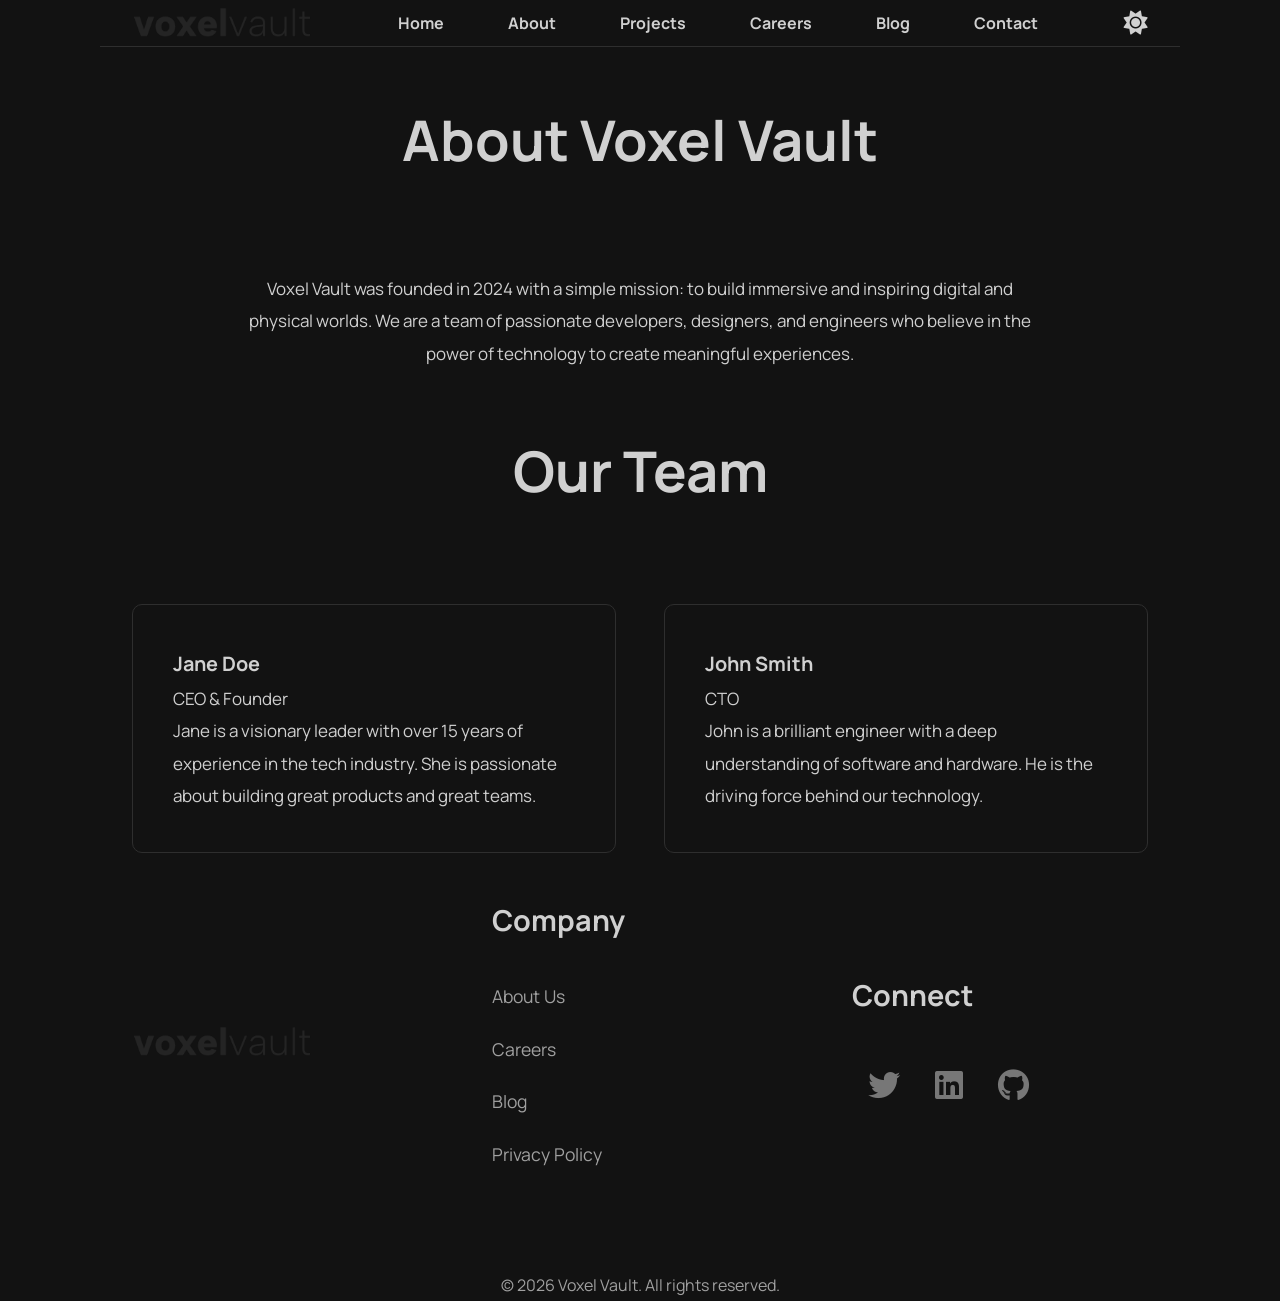
==== about.html @ d91d3731 "Refactor code structure for improved readability and maintainability" ====
<!DOCTYPE html>
<html lang="en">
<head>
    <meta charset="UTF-8" />
    <meta name="viewport" content="width=device-width, initial-scale=1.0" />
    <title>About Us - Voxel Vault</title>
    <link rel="stylesheet" href="style.css">
    <link rel="stylesheet" href="dark-theme.css">
    <link rel="icon" href="img/favicon.ico" type="image/x-icon">
    <link rel="stylesheet" href="https://cdnjs.cloudflare.com/ajax/libs/font-awesome/6.0.0-beta3/css/all.min.css">
</head>
<body class="dark-theme">
    <header class="container">
        <a href="index.html" class="logo">
            <img src="img/voxelvault-high-resolution-logo-transparent.png" alt="Voxel Vault Logo" class="light-logo">
            <img src="img/voxelvault-high-resolution-logo-grayscale-transparent.png" alt="Voxel Vault Logo" class="dark-logo">
        </a>
        <nav>
            <a href="index.html">Home</a>
            <a href="about.html">About</a>
            <a href="projects.html">Projects</a>
            <a href="careers.html">Careers</a>
            <a href="blog.html">Blog</a>
            <a href="contact.html">Contact</a>
        </nav>
        <div class="theme-switcher">
            <i class="fas fa-sun"></i>
        </div>
        <div class="hamburger">
            <span class="bar"></span>
            <span class="bar"></span>
            <span class="bar"></span>
        </div>
    </header>
    <main class="container" style="padding-top: 40px; padding-bottom: 40px;">
        <h1 class="section-title">About Voxel Vault</h1>
        <p style="text-align: center; max-width: 800px; margin: 0 auto 3rem auto;">Voxel Vault was founded in 2024 with a simple mission: to build immersive and inspiring digital and physical worlds. We are a team of passionate developers, designers, and engineers who believe in the power of technology to create meaningful experiences.</p>

        <h2 class="section-title">Our Team</h2>
        <div class="project-grid">
            <div class="project">
                <div class="project-content">
                    <h3>Jane Doe</h3>
                    <p class="location">CEO & Founder</p>
                    <p>Jane is a visionary leader with over 15 years of experience in the tech industry. She is passionate about building great products and great teams.</p>
                </div>
            </div>
            <div class="project">
                <div class="project-content">
                    <h3>John Smith</h3>
                    <p class="location">CTO</p>
                    <p>John is a brilliant engineer with a deep understanding of software and hardware. He is the driving force behind our technology.</p>
                </div>
            </div>
        </div>
    </main>
    <footer class="container">
        <div class="footer-grid">
            <div class="logo">
                <a href="index.html">
                    <img src="img/voxelvault-high-resolution-logo-transparent.png" alt="Voxel Vault Logo" class="light-logo">
                    <img src="img/voxelvault-high-resolution-logo-grayscale-transparent.png" alt="Voxel Vault Logo" class="dark-logo">
                </a>
            </div>
            <div>
                <h4>Company</h4>
                <ul>
                    <li><a href="about.html">About Us</a></li>
                    <li><a href="careers.html">Careers</a></li>
                    <li><a href="blog.html">Blog</a></li>
                    <li><a href="privacy.html">Privacy Policy</a></li>
                </ul>
            </div>
            <div>
                <h4>Connect</h4>
                <div class="social-links">
                    <a href="#"><i class="fab fa-twitter"></i></a>
                    <a href="#"><i class="fab fa-linkedin"></i></a>
                    <a href="#"><i class="fab fa-github"></i></a>
                </div>
            </div>
        </div>
        <p>&copy; 2026 Voxel Vault. All rights reserved.</p>
    </footer>

    <script>
        const themeSwitcher = document.querySelector('.theme-switcher i');
        const body = document.querySelector('body');
        const hamburger = document.querySelector('.hamburger');
        const navMenu = document.querySelector('nav');

        themeSwitcher.addEventListener('click', () => {
            body.classList.toggle('dark-theme');
            if (body.classList.contains('dark-theme')) {
                themeSwitcher.classList.remove('fa-moon');
                themeSwitcher.classList.add('fa-sun');
            } else {
                themeSwitcher.classList.remove('fa-sun');
                themeSwitcher.classList.add('fa-moon');
            }
        });
        
        hamburger.addEventListener('click', () => {
            hamburger.classList.toggle('active');
            navMenu.classList.toggle('active');
        });
    </script>
</body>
</html>
---- style.css ----
@import url('https://fonts.googleapis.com/css2?family=Manrope:wght@400;700&display=swap');

:root {
    --primary-color: #6c5ce7;
    --text-color: #555555;
    --background-color: #f8f9fa;
    --secondary-background-color: #ffffff;
    --border-color: #e0e0e0;

    --body-font: 'Manrope', sans-serif;
}

* {
    margin: 0;
    padding: 0;
    box-sizing: border-box;
}

body {
    font-family: var(--body-font);
    background-color: var(--background-color);
    color: var(--text-color);
    line-height: 1.9;
    font-size: 17px;
}

.dark-logo {
    display: none;
}

.container {
    max-width: 1080px;
    margin: 0 auto;
    padding: 0 2rem;
}

header {
    padding: 2.5rem 0;
    display: flex;
    justify-content: space-between;
    align-items: center;
    border-bottom: 1px solid var(--border-color);
}

header .logo img {
    height: auto;
    max-width: 180px;
    max-height: 60px;
    object-fit: contain;
}

nav {
    display: flex;
}

nav a {
    margin: 0 2rem;
    color: var(--text-color);
    text-decoration: none;
    font-weight: 700;
    font-size: 1rem;
}

nav a:hover {
    color: var(--primary-color);
}

.theme-switcher {
    cursor: pointer;
    font-size: 1.5rem;
}

.hamburger {
    display: none;
    cursor: pointer;
}

.hamburger .bar {
    display: block;
    width: 25px;
    height: 3px;
    margin: 5px auto;
    -webkit-transition: all 0.3s ease-in-out;
    transition: all 0.3s ease-in-out;
    background-color: var(--text-color);
}


.hero {
    text-align: center;
    padding: 10rem 0;
}

.hero h1 {
    font-size: 4.5rem;
    margin-bottom: 2rem;
}

.hero p {
    font-size: 1.3rem;
    color: #777777;
    margin-bottom: 4rem;
}

.cta-button {
    display: inline-block;
    padding: 1.5rem 3rem;
    background: var(--primary-color);
    color: #ffffff;
    text-decoration: none;
    font-weight: 700;
    border-radius: 50px;
    font-size: 1.1rem;
    transition: background-color 0.3s;
}

.cta-button:hover {
    background-color: #5a4cdb;
}

.section {
    padding: 8rem 0;
    border-bottom: 1px solid var(--border-color);
}

.section-title {
    font-size: 3.5rem;
    margin-bottom: 5rem;
    text-align: center;
}

.project-grid {
    display: grid;
    grid-template-columns: repeat(auto-fit, minmax(320px, 1fr));
    gap: 3rem;
}

.project {
    border: 1px solid var(--border-color);
    border-radius: 10px;
    overflow: hidden;
    transition: transform 0.3s;
}

.project:hover {
    transform: translateY(-5px);
}

.project img {
    width: 100%;
    height: 220px;
    object-fit: cover;
}

.project-content {
    padding: 2.5rem;
}

.project-content h2 {
    font-size: 2rem;
    margin-bottom: 1.5rem;
}

footer {
    text-align: center;
    padding: 6rem 0;
    color: #777777;
    font-size: 1rem;
}

.footer-grid {
    display: grid;
    grid-template-columns: repeat(auto-fit, minmax(240px, 1fr));
    gap: 4rem;
    text-align: left;
    margin-bottom: 5rem;
    align-items: center;
}

.footer-grid .logo img {
    height: auto;
    max-width: 180px;
    max-height: 60px;
    object-fit: contain;
}

.footer-grid h4 {
    font-size: 1.8rem;
    margin-bottom: 2rem;
    color: var(--text-color);
}

.footer-grid ul {
    list-style: none;
}

.footer-grid ul li {
    margin-bottom: 1.2rem;
}

.footer-grid ul li a {
    color: #777777;
    text-decoration: none;
    font-size: 1.1rem;
}

.footer-grid ul li a:hover {
    color: var(--primary-color);
}

.social-links a {
    color: #777777;
    margin: 0 1rem;
    font-size: 2rem;
}

.social-links a:hover {
    color: var(--primary-color);
}

.back-link {
    display: inline-block;
    margin-top: 4rem;
    color: var(--primary-color);
    text-decoration: none;
    font-weight: 700;
}
.back-link:hover {
    text-decoration: underline;
}
form {
    display: flex;
    flex-direction: column;
    gap: 2rem;
    max-width: 640px;
    margin: 0 auto;
}
input, textarea {
    padding: 1.5rem;
    border: 1px solid var(--border-color);
    border-radius: 10px;
    font-family: var(--body-font);
    font-size: 1.1rem;
}
button[type="submit"] {
    padding: 1.5rem;
    background: var(--primary-color);
    color: #ffffff;
    border: none;
    border-radius: 10px;
    cursor: pointer;
    font-weight: 700;
    font-size: 1.1rem;
    transition: background-color 0.3s;
}

.job-listing {
    border: 1px solid var(--border-color);
    border-radius: 10px;
    padding: 2.5rem;
    margin-bottom: 2.5rem;
}

.job-listing h3 {
    font-size: 2.2rem;
    margin-bottom: 1.2rem;
}

.job-listing .location {
    font-style: italic;
    color: #777777;
    margin-bottom: 2rem;
}

.blog-post {
    margin-bottom: 5rem;
}

.blog-post h3 {
    font-size: 3rem;
    margin-bottom: 1.5rem;
}

.blog-post .meta {
    font-size: 1.1rem;
    color: #777777;
    margin-bottom: 2rem;
}

@media (max-width: 768px) {
    nav {
        position: fixed;
        left: -100%;
        top: 70px;
        flex-direction: column;
        background-color: var(--background-color);
        width: 100%;
        text-align: center;
        transition: 0.3s;
        box-shadow: 0 10px 27px rgba(0, 0, 0, 0.05);
        z-index: 100;
    }

    nav.active {
        left: 0;
    }

    nav a {
        margin: 1.5rem 0;
    }

    .hamburger {
        display: block;
        z-index: 101;
    }

    .hamburger.active .bar:nth-child(2) {
        opacity: 0;
    }

    .hamburger.active .bar:nth-child(1) {
        transform: translateY(8px) rotate(45deg);
    }

    .hamburger.active .bar:nth-child(3) {
        transform: translateY(-8px) rotate(-45deg);
    }

    .hero {
        padding: 6rem 0;
    }

    .hero h1 {
        font-size: 3rem;
    }

    .hero p {
        font-size: 1.1rem;
    }

    .section-title {
        font-size: 2.5rem;
    }
}
---- dark-theme.css ----
/* Dark Theme */
body.dark-theme {
    --primary-color: #8a7ffb;
    --text-color: #d0d0d0;
    --background-color: #121212;
    --secondary-background-color: #1e1e1e;
    --border-color: #2e2e2e;
}

body.dark-theme .light-logo {
    display: none;
}

body.dark-theme .dark-logo {
    display: block;
}

body.dark-theme .cta-button {
    background: var(--primary-color);
    color: #121212;
}

body.dark-theme .hero p,
body.dark-theme .job-listing .location,
body.dark-theme .blog-post .meta,
body.dark-theme footer,
body.dark-theme .footer-grid ul li a {
    color: #a0a0a0;
}

body.dark-theme .project,
body.dark-theme .job-listing {
    background-color: transparent;
}
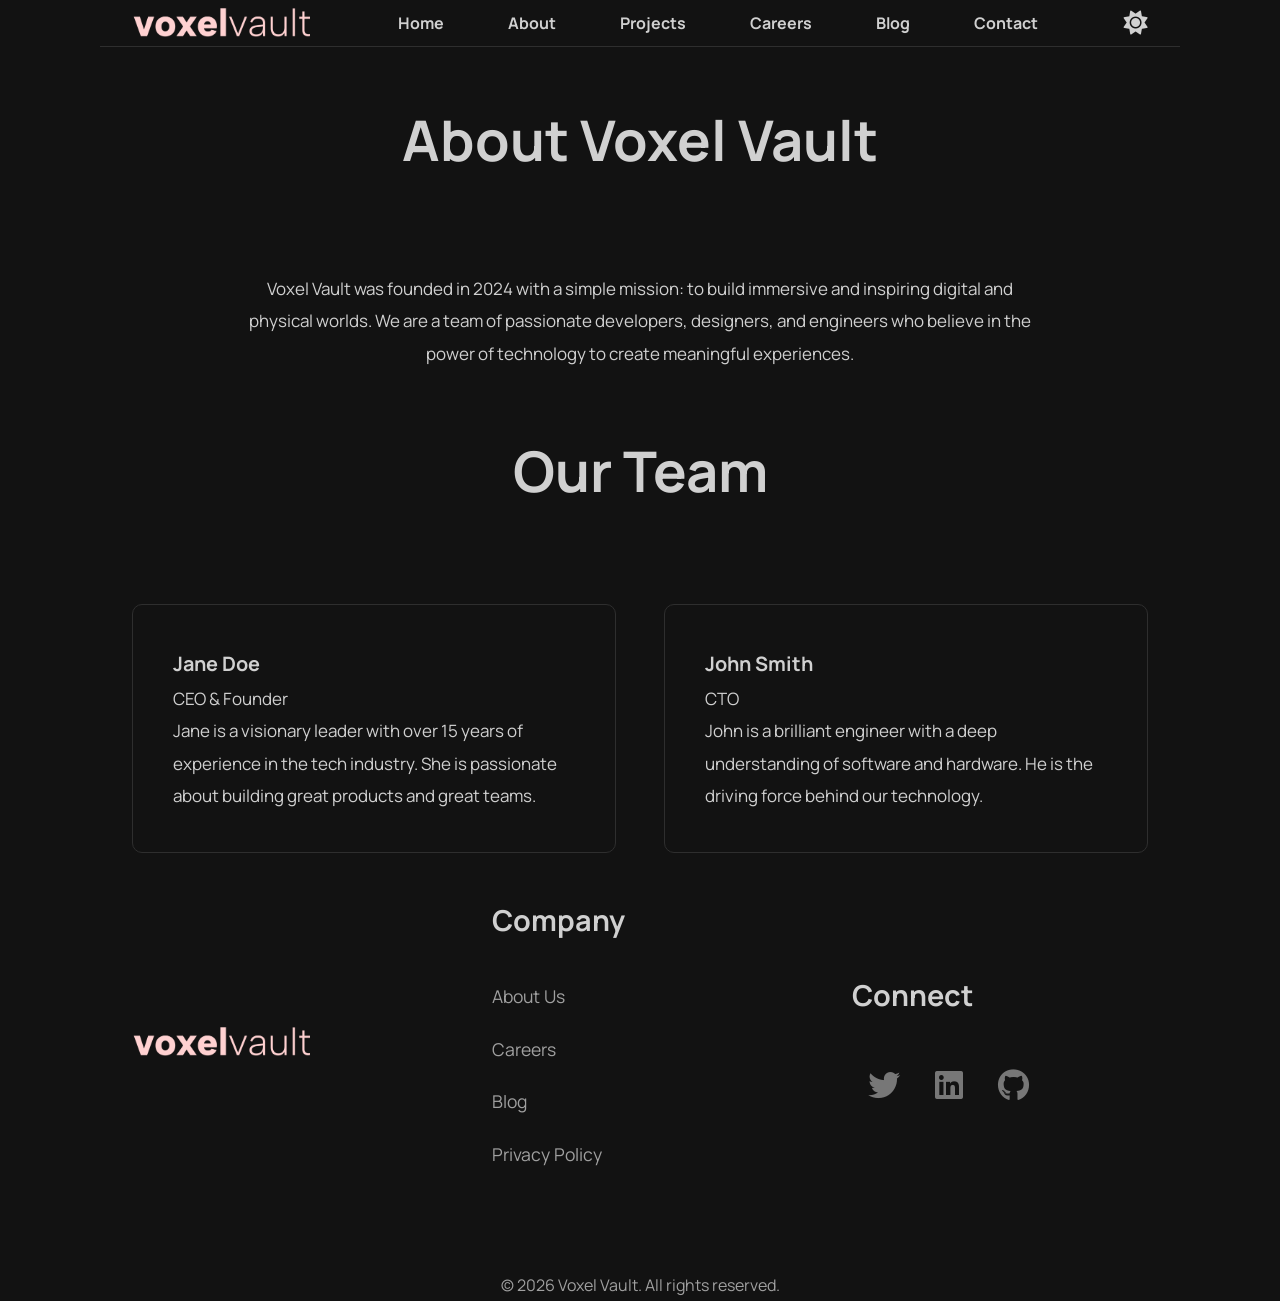
==== commit 32fefae5: "Swap light and dark logo images for consistent branding across multiple pages" ====
--- a/about.html
+++ b/about.html
@@ -12,8 +12,8 @@
 <body class="dark-theme">
     <header class="container">
         <a href="index.html" class="logo">
-            <img src="img/voxelvault-high-resolution-logo-transparent.png" alt="Voxel Vault Logo" class="light-logo">
-            <img src="img/voxelvault-high-resolution-logo-grayscale-transparent.png" alt="Voxel Vault Logo" class="dark-logo">
+                    <img src="img/voxelvault-high-resolution-logo-transparent.png" alt="Voxel Vault Logo" class="dark-logo">
+                    <img src="img/voxelvault-high-resolution-logo-grayscale-transparent.png" alt="Voxel Vault Logo" class="light-logo">
         </a>
         <nav>
             <a href="index.html">Home</a>
@@ -58,8 +58,8 @@
         <div class="footer-grid">
             <div class="logo">
                 <a href="index.html">
-                    <img src="img/voxelvault-high-resolution-logo-transparent.png" alt="Voxel Vault Logo" class="light-logo">
-                    <img src="img/voxelvault-high-resolution-logo-grayscale-transparent.png" alt="Voxel Vault Logo" class="dark-logo">
+                    <img src="img/voxelvault-high-resolution-logo-transparent.png" alt="Voxel Vault Logo" class="dark-logo">
+                    <img src="img/voxelvault-high-resolution-logo-grayscale-transparent.png" alt="Voxel Vault Logo" class="light-logo">
                 </a>
             </div>
             <div>
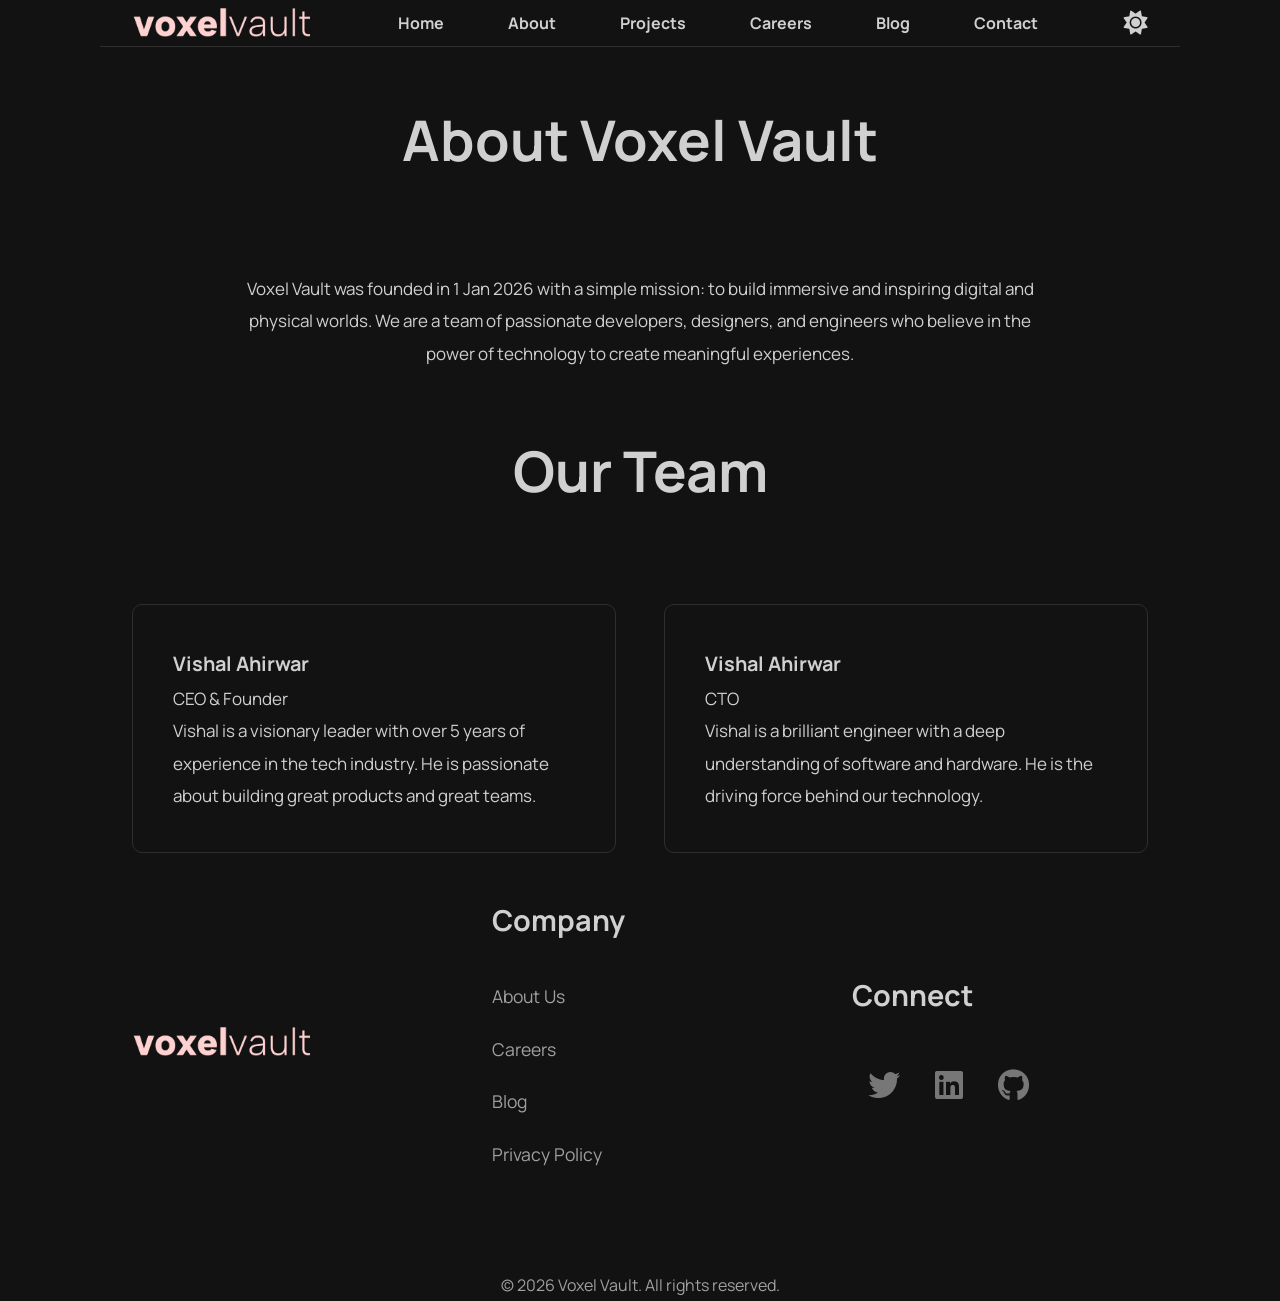
==== commit 4a9bb860: "dummy data" ====
--- a/about.html
+++ b/about.html
@@ -34,22 +34,22 @@
     </header>
     <main class="container" style="padding-top: 40px; padding-bottom: 40px;">
         <h1 class="section-title">About Voxel Vault</h1>
-        <p style="text-align: center; max-width: 800px; margin: 0 auto 3rem auto;">Voxel Vault was founded in 2024 with a simple mission: to build immersive and inspiring digital and physical worlds. We are a team of passionate developers, designers, and engineers who believe in the power of technology to create meaningful experiences.</p>
+        <p style="text-align: center; max-width: 800px; margin: 0 auto 3rem auto;">Voxel Vault was founded in 1 Jan 2026 with a simple mission: to build immersive and inspiring digital and physical worlds. We are a team of passionate developers, designers, and engineers who believe in the power of technology to create meaningful experiences.</p>
 
         <h2 class="section-title">Our Team</h2>
         <div class="project-grid">
             <div class="project">
                 <div class="project-content">
-                    <h3>Jane Doe</h3>
+                    <h3>Vishal Ahirwar</h3>
                     <p class="location">CEO & Founder</p>
-                    <p>Jane is a visionary leader with over 15 years of experience in the tech industry. She is passionate about building great products and great teams.</p>
+                    <p>Vishal is a visionary leader with over 5 years of experience in the tech industry. He is passionate about building great products and great teams.</p>
                 </div>
             </div>
             <div class="project">
                 <div class="project-content">
-                    <h3>John Smith</h3>
+                    <h3>Vishal Ahirwar</h3>
                     <p class="location">CTO</p>
-                    <p>John is a brilliant engineer with a deep understanding of software and hardware. He is the driving force behind our technology.</p>
+                    <p>Vishal is a brilliant engineer with a deep understanding of software and hardware. He is the driving force behind our technology.</p>
                 </div>
             </div>
         </div>
